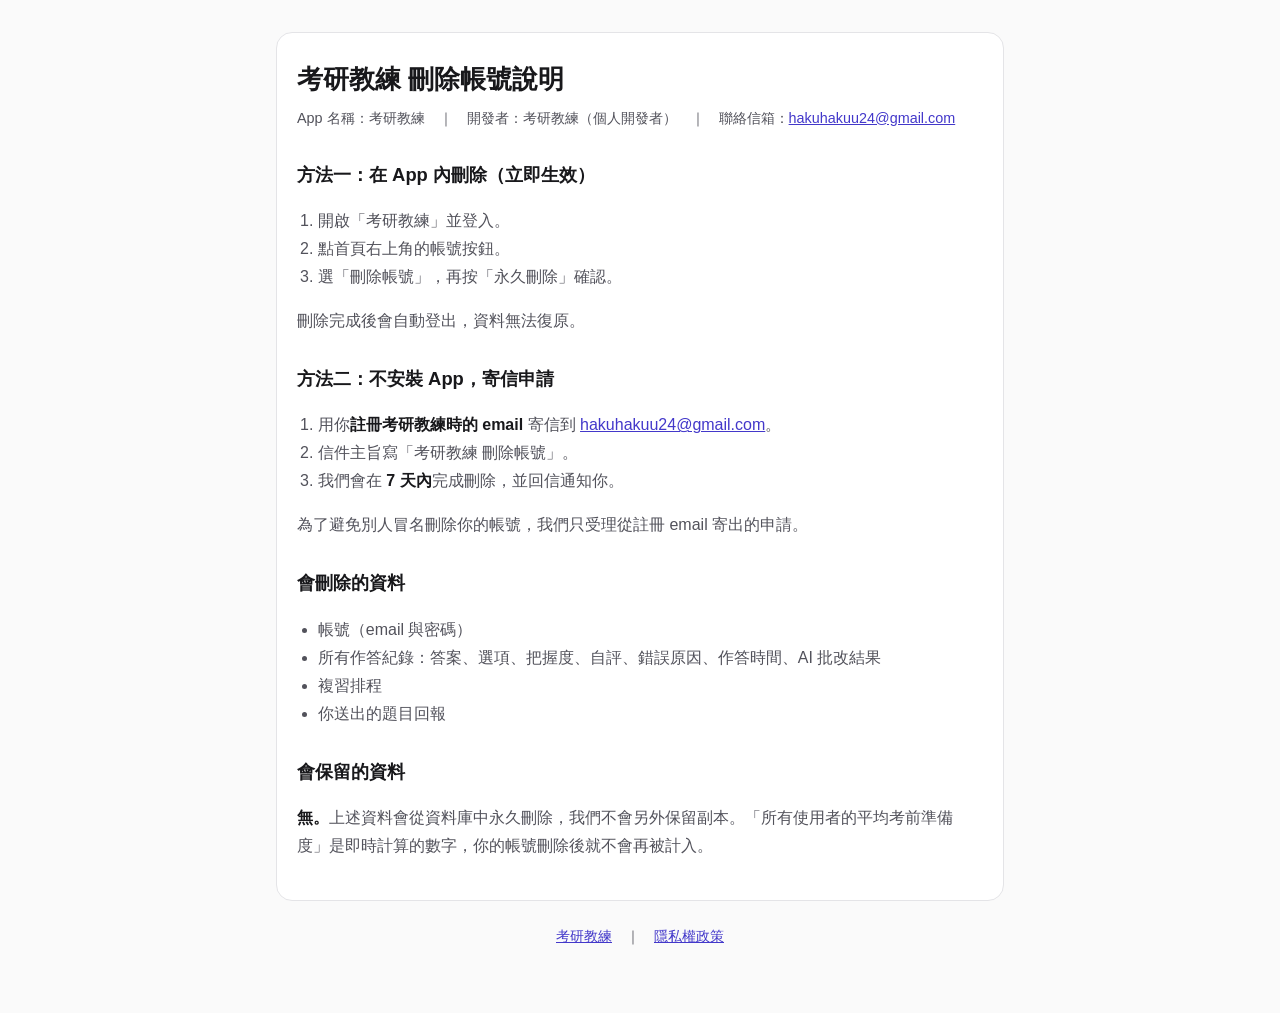
==== delete-account.html @ 115474a1 "Privacy policy and account deletion pages for 考研教練 Co-Authored-By: Claude Opus 5.5 <noreply@anthropi" ====
<!doctype html>
<html lang="zh-Hant">
<head>
  <meta charset="utf-8">
  <meta name="viewport" content="width=device-width, initial-scale=1">
  <title>考研教練 刪除帳號說明</title>
  <link rel="stylesheet" href="style.css">
</head>
<body>
<main>
  <div class="card">
    <h1>考研教練 刪除帳號說明</h1>
    <p class="meta">App 名稱：考研教練　｜　開發者：考研教練（個人開發者）　｜　聯絡信箱：<a href="mailto:hakuhakuu24@gmail.com">hakuhakuu24@gmail.com</a></p>

    <h2>方法一：在 App 內刪除（立即生效）</h2>
    <ol>
      <li>開啟「考研教練」並登入。</li>
      <li>點首頁右上角的帳號按鈕。</li>
      <li>選「刪除帳號」，再按「永久刪除」確認。</li>
    </ol>
    <p>刪除完成後會自動登出，資料無法復原。</p>

    <h2>方法二：不安裝 App，寄信申請</h2>
    <ol>
      <li>用你<strong>註冊考研教練時的 email</strong> 寄信到 <a href="mailto:hakuhakuu24@gmail.com?subject=%E8%80%83%E7%A0%94%E6%95%99%E7%B7%B4%20%E5%88%AA%E9%99%A4%E5%B8%B3%E8%99%9F">hakuhakuu24@gmail.com</a>。</li>
      <li>信件主旨寫「考研教練 刪除帳號」。</li>
      <li>我們會在 <strong>7 天內</strong>完成刪除，並回信通知你。</li>
    </ol>
    <p>為了避免別人冒名刪除你的帳號，我們只受理從註冊 email 寄出的申請。</p>

    <h2>會刪除的資料</h2>
    <ul>
      <li>帳號（email 與密碼）</li>
      <li>所有作答紀錄：答案、選項、把握度、自評、錯誤原因、作答時間、AI 批改結果</li>
      <li>複習排程</li>
      <li>你送出的題目回報</li>
    </ul>

    <h2>會保留的資料</h2>
    <p><strong>無。</strong>上述資料會從資料庫中永久刪除，我們不會另外保留副本。「所有使用者的平均考前準備度」是即時計算的數字，你的帳號刪除後就不會再被計入。</p>
  </div>
  <footer><a href="index.html">考研教練</a>　｜　<a href="privacy.html">隱私權政策</a></footer>
</main>
</body>
</html>
---- style.css ----
:root {
  --ink: #18181b;
  --ink2: #52525b;
  --line: #e4e4e7;
  --bg: #fafafa;
  --card: #ffffff;
  --accent: #4338ca;
}
@media (prefers-color-scheme: dark) {
  :root { --ink: #f4f4f5; --ink2: #a1a1aa; --line: #3f3f46; --bg: #18181b; --card: #27272a; --accent: #a5b4fc; }
}
* { box-sizing: border-box; }
body {
  margin: 0;
  background: var(--bg);
  color: var(--ink);
  font-family: -apple-system, BlinkMacSystemFont, "Segoe UI", "Noto Sans TC", "PingFang TC", "Microsoft JhengHei", sans-serif;
  line-height: 1.75;
}
main { max-width: 760px; margin: 0 auto; padding: 32px 16px 64px; }
.card { background: var(--card); border: 1px solid var(--line); border-radius: 16px; padding: 24px 20px; }
h1 { font-size: 1.6rem; margin: 0 0 4px; }
h2 { font-size: 1.15rem; margin: 28px 0 8px; }
p, li { color: var(--ink2); }
strong { color: var(--ink); }
a { color: var(--accent); }
.meta { font-size: 0.9rem; color: var(--ink2); margin: 0 0 16px; }
table { width: 100%; border-collapse: collapse; font-size: 0.95rem; }
th, td { text-align: left; vertical-align: top; padding: 8px 6px; border-bottom: 1px solid var(--line); }
th { color: var(--ink); }
td { color: var(--ink2); }
ol, ul { padding-left: 1.3em; }
footer { margin-top: 24px; font-size: 0.85rem; color: var(--ink2); text-align: center; }
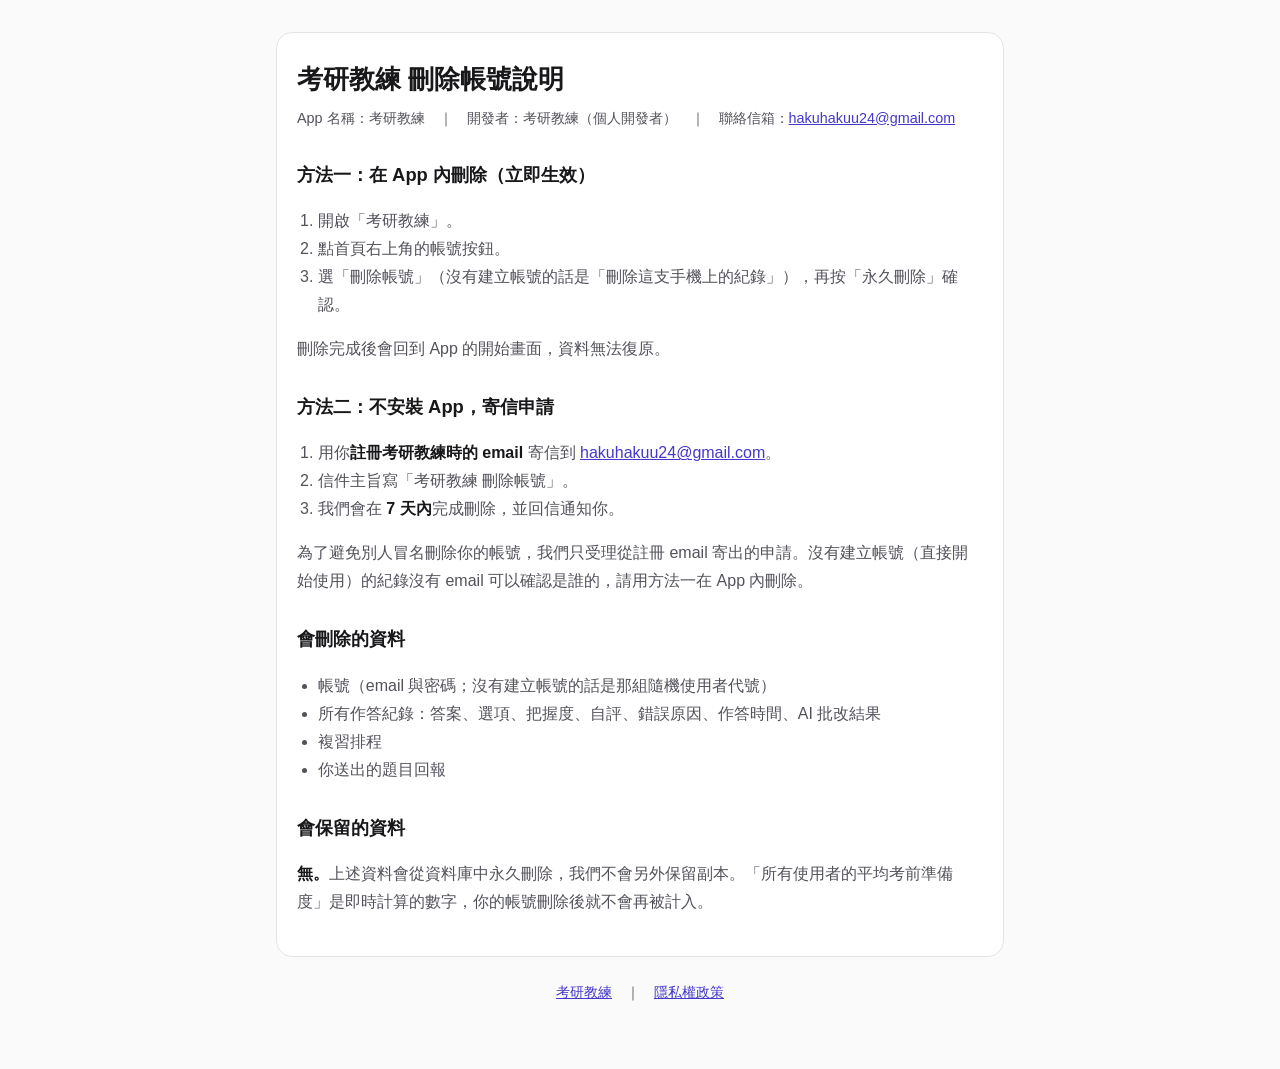
==== commit 3dc088df: "docs: using the app without an account Co-Authored-By: Claude Opus 5.5 <noreply@anthropic.com>" ====
--- a/delete-account.html
+++ b/delete-account.html
@@ -14,11 +14,11 @@
 
     <h2>方法一：在 App 內刪除（立即生效）</h2>
     <ol>
-      <li>開啟「考研教練」並登入。</li>
+      <li>開啟「考研教練」。</li>
       <li>點首頁右上角的帳號按鈕。</li>
-      <li>選「刪除帳號」，再按「永久刪除」確認。</li>
+      <li>選「刪除帳號」（沒有建立帳號的話是「刪除這支手機上的紀錄」），再按「永久刪除」確認。</li>
     </ol>
-    <p>刪除完成後會自動登出，資料無法復原。</p>
+    <p>刪除完成後會回到 App 的開始畫面，資料無法復原。</p>
 
     <h2>方法二：不安裝 App，寄信申請</h2>
     <ol>
@@ -26,11 +26,11 @@
       <li>信件主旨寫「考研教練 刪除帳號」。</li>
       <li>我們會在 <strong>7 天內</strong>完成刪除，並回信通知你。</li>
     </ol>
-    <p>為了避免別人冒名刪除你的帳號，我們只受理從註冊 email 寄出的申請。</p>
+    <p>為了避免別人冒名刪除你的帳號，我們只受理從註冊 email 寄出的申請。沒有建立帳號（直接開始使用）的紀錄沒有 email 可以確認是誰的，請用方法一在 App 內刪除。</p>
 
     <h2>會刪除的資料</h2>
     <ul>
-      <li>帳號（email 與密碼）</li>
+      <li>帳號（email 與密碼；沒有建立帳號的話是那組隨機使用者代號）</li>
       <li>所有作答紀錄：答案、選項、把握度、自評、錯誤原因、作答時間、AI 批改結果</li>
       <li>複習排程</li>
       <li>你送出的題目回報</li>
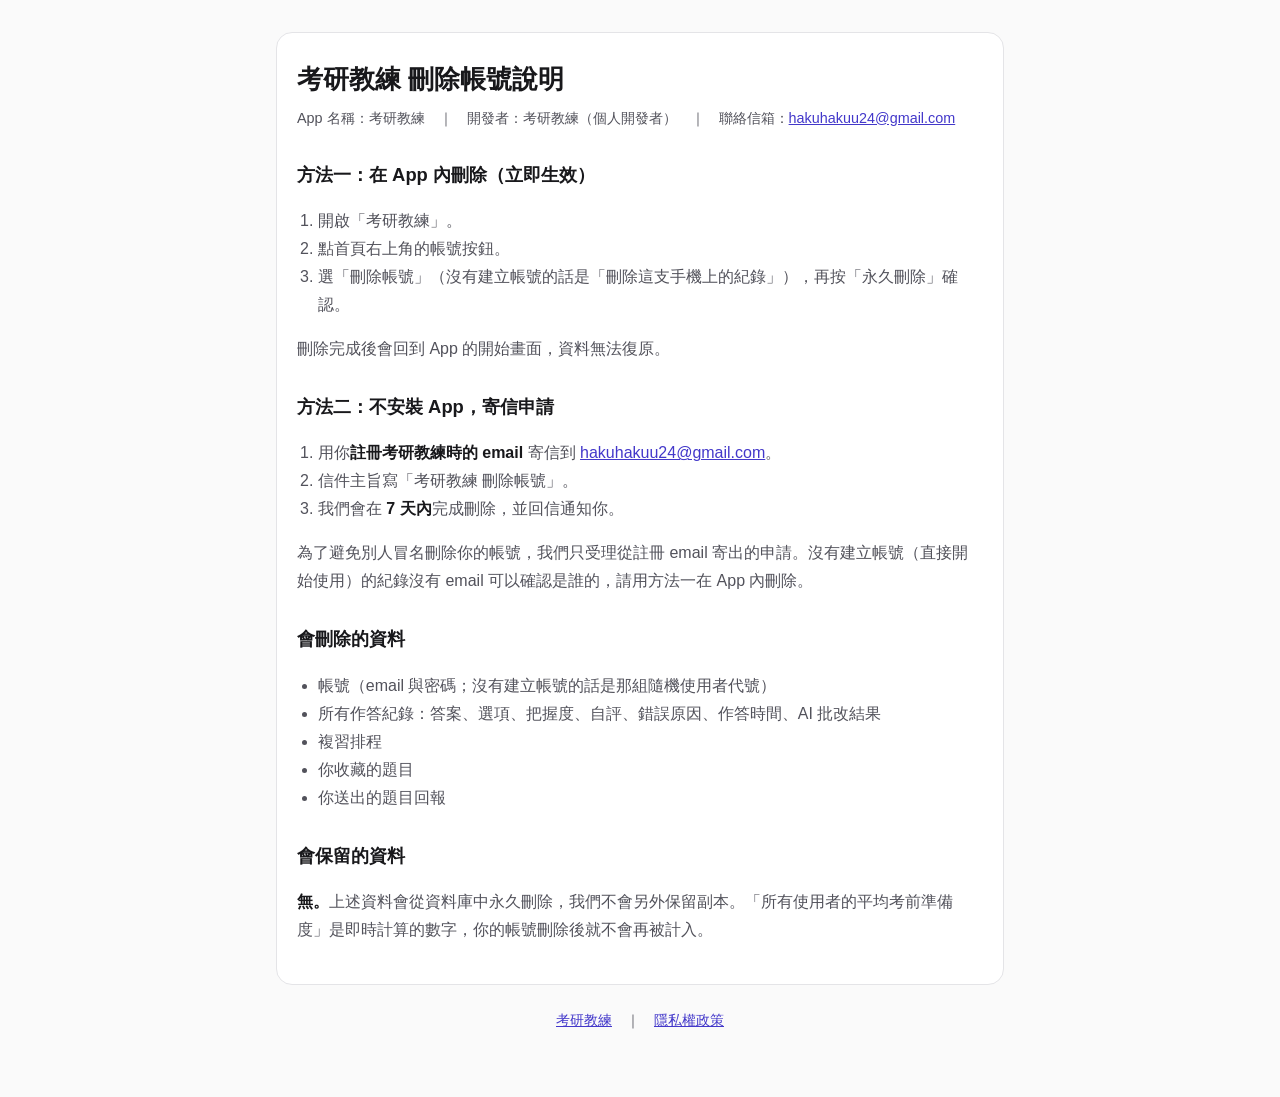
==== commit d61e7f3e: "docs: account deletion page lists 收藏 among the deleted data Co-Authored-By: Claude Opus 5.5 <noreply" ====
--- a/delete-account.html
+++ b/delete-account.html
@@ -33,6 +33,7 @@
       <li>帳號（email 與密碼；沒有建立帳號的話是那組隨機使用者代號）</li>
       <li>所有作答紀錄：答案、選項、把握度、自評、錯誤原因、作答時間、AI 批改結果</li>
       <li>複習排程</li>
+      <li>你收藏的題目</li>
       <li>你送出的題目回報</li>
     </ul>
 
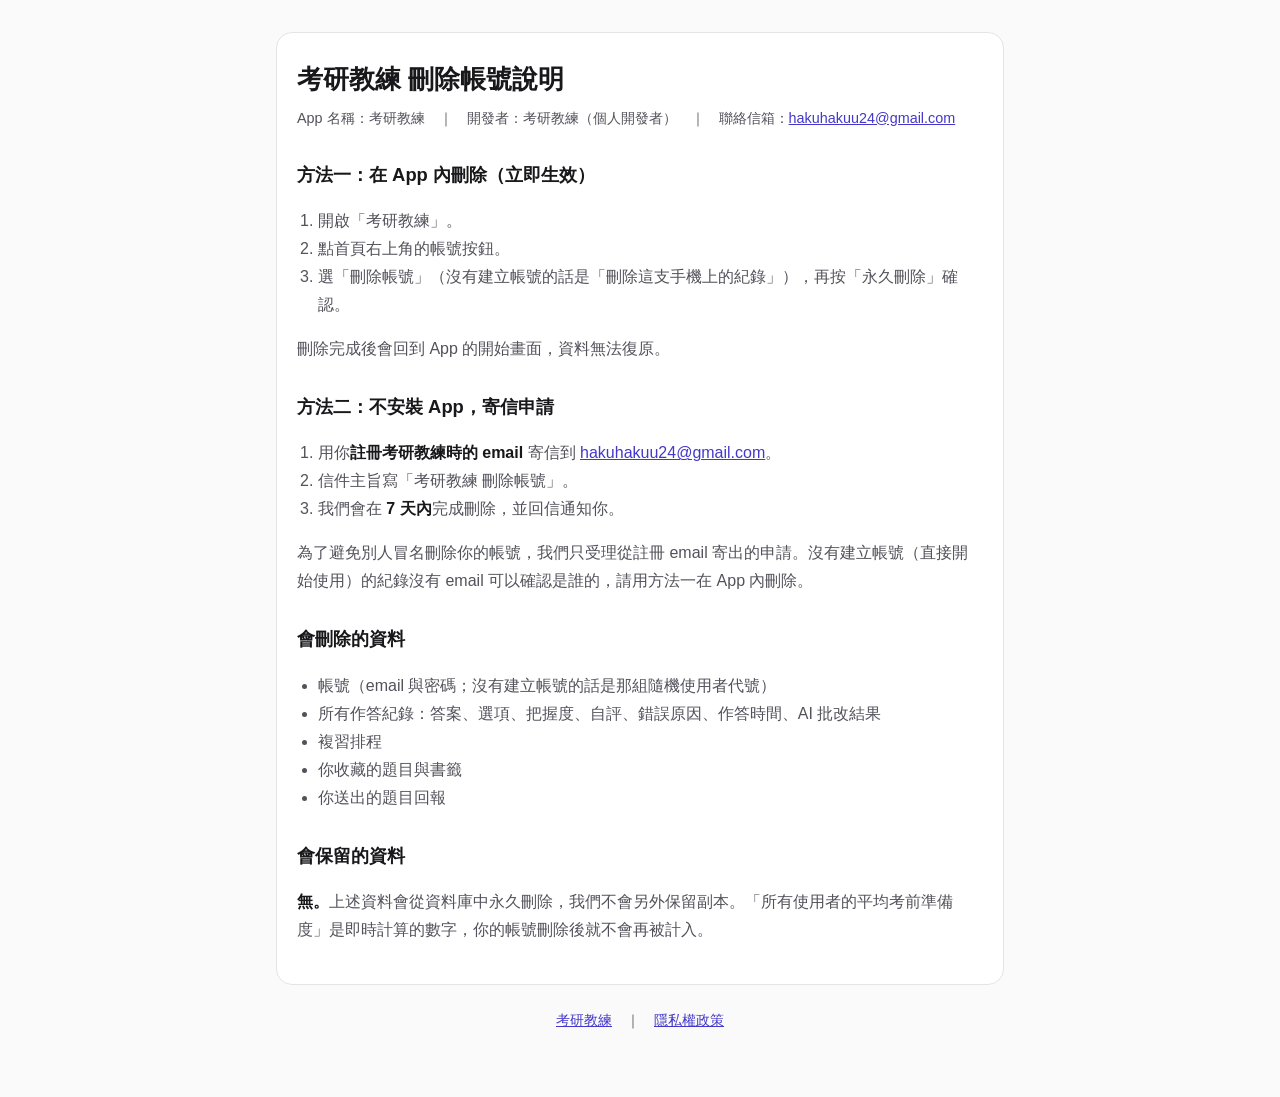
==== commit e86964e0: "docs: account deletion page lists 書籤 with 收藏 Co-Authored-By: Claude Opus 5.5 <noreply@anthropic.com>" ====
--- a/delete-account.html
+++ b/delete-account.html
@@ -33,7 +33,7 @@
       <li>帳號（email 與密碼；沒有建立帳號的話是那組隨機使用者代號）</li>
       <li>所有作答紀錄：答案、選項、把握度、自評、錯誤原因、作答時間、AI 批改結果</li>
       <li>複習排程</li>
-      <li>你收藏的題目</li>
+      <li>你收藏的題目與書籤</li>
       <li>你送出的題目回報</li>
     </ul>
 
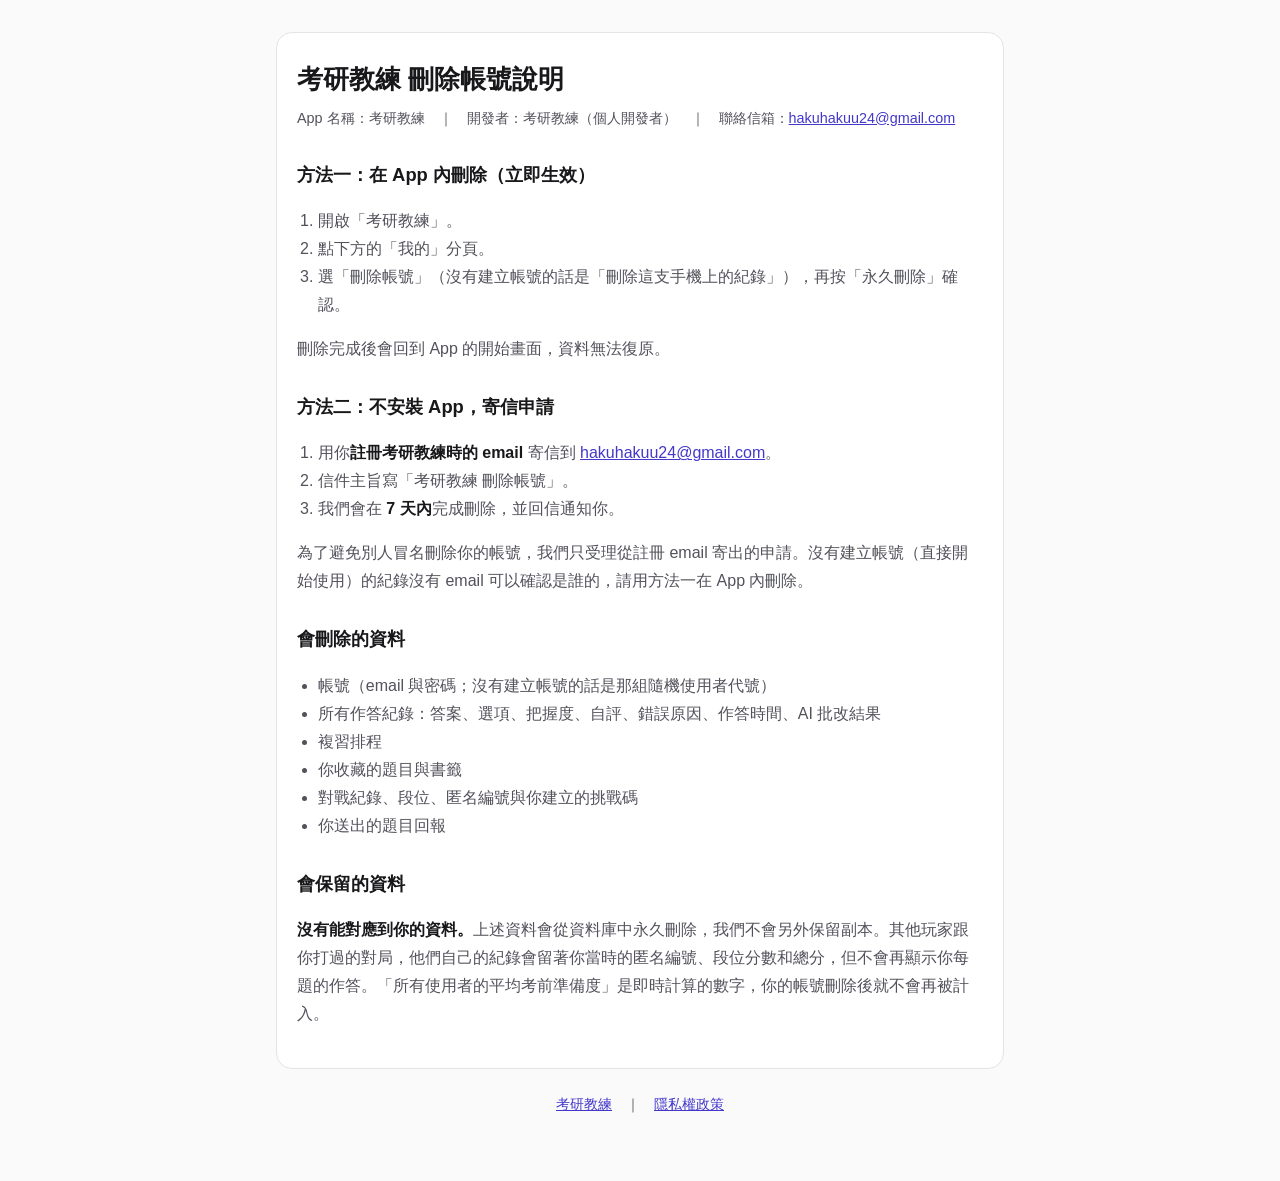
==== commit 1d8c0eb1: "docs: privacy policy and account deletion page cover battles, the 我的 tab path and a guest signing in" ====
--- a/delete-account.html
+++ b/delete-account.html
@@ -15,7 +15,7 @@
     <h2>方法一：在 App 內刪除（立即生效）</h2>
     <ol>
       <li>開啟「考研教練」。</li>
-      <li>點首頁右上角的帳號按鈕。</li>
+      <li>點下方的「我的」分頁。</li>
       <li>選「刪除帳號」（沒有建立帳號的話是「刪除這支手機上的紀錄」），再按「永久刪除」確認。</li>
     </ol>
     <p>刪除完成後會回到 App 的開始畫面，資料無法復原。</p>
@@ -34,11 +34,12 @@
       <li>所有作答紀錄：答案、選項、把握度、自評、錯誤原因、作答時間、AI 批改結果</li>
       <li>複習排程</li>
       <li>你收藏的題目與書籤</li>
+      <li>對戰紀錄、段位、匿名編號與你建立的挑戰碼</li>
       <li>你送出的題目回報</li>
     </ul>
 
     <h2>會保留的資料</h2>
-    <p><strong>無。</strong>上述資料會從資料庫中永久刪除，我們不會另外保留副本。「所有使用者的平均考前準備度」是即時計算的數字，你的帳號刪除後就不會再被計入。</p>
+    <p><strong>沒有能對應到你的資料。</strong>上述資料會從資料庫中永久刪除，我們不會另外保留副本。其他玩家跟你打過的對局，他們自己的紀錄會留著你當時的匿名編號、段位分數和總分，但不會再顯示你每題的作答。「所有使用者的平均考前準備度」是即時計算的數字，你的帳號刪除後就不會再被計入。</p>
   </div>
   <footer><a href="index.html">考研教練</a>　｜　<a href="privacy.html">隱私權政策</a></footer>
 </main>
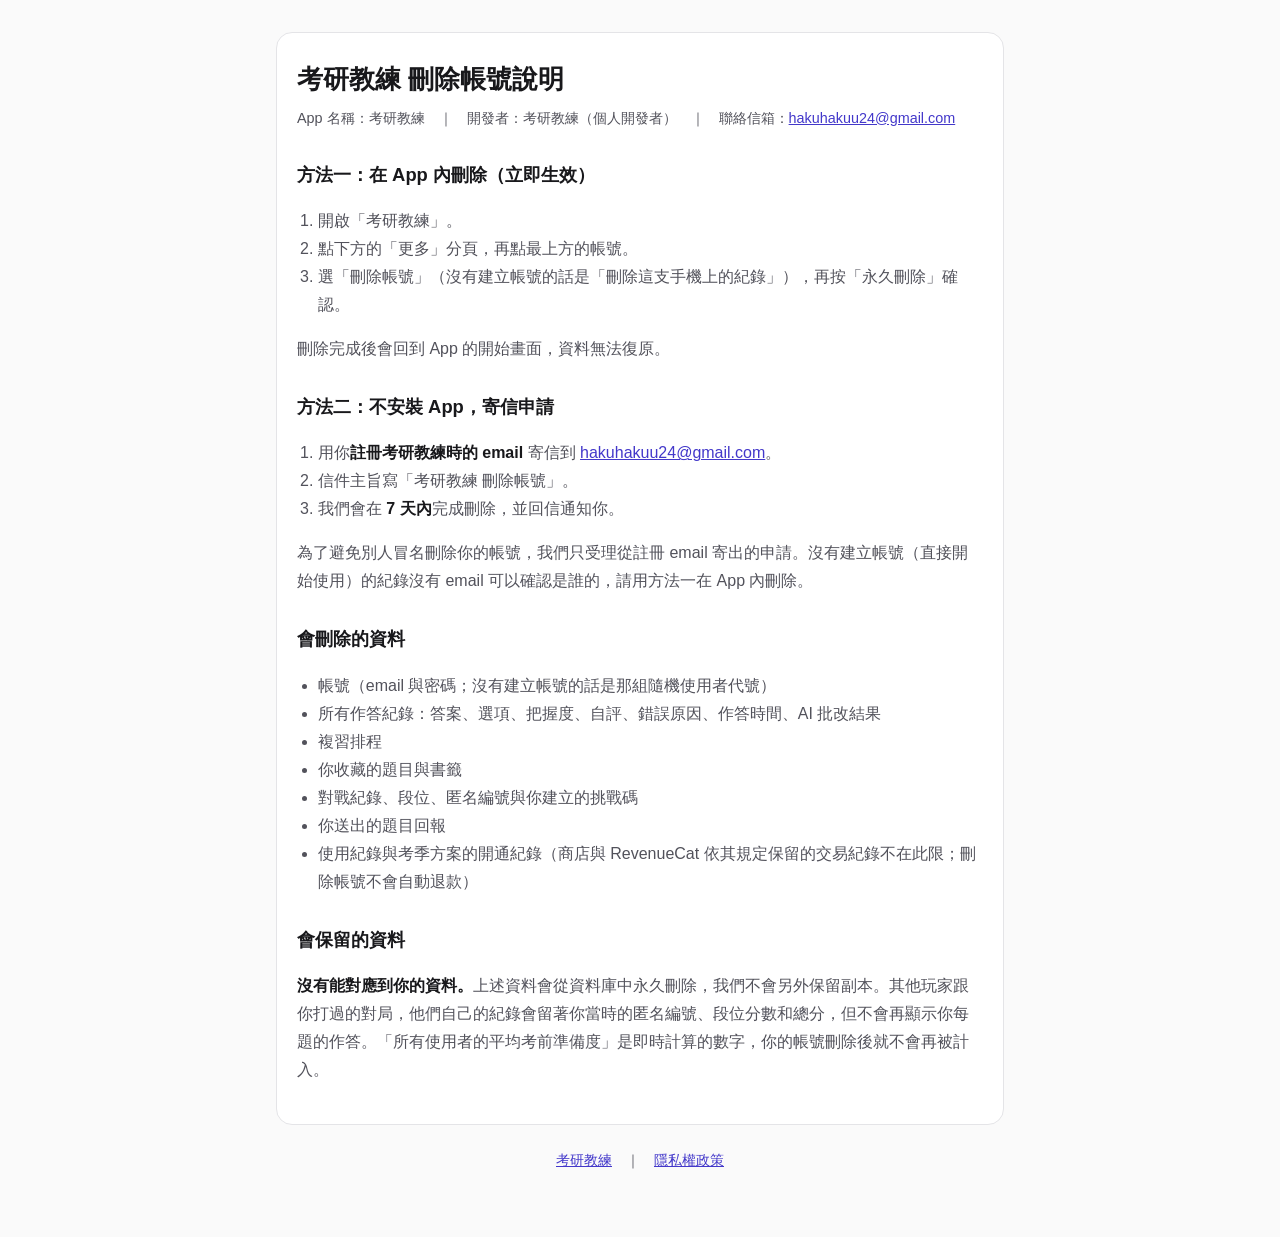
==== commit 3f781dab: "docs: privacy policy covers purchases, answer photos, usage events, RevenueCat and the stores, what " ====
--- a/delete-account.html
+++ b/delete-account.html
@@ -15,7 +15,7 @@
     <h2>方法一：在 App 內刪除（立即生效）</h2>
     <ol>
       <li>開啟「考研教練」。</li>
-      <li>點下方的「我的」分頁。</li>
+      <li>點下方的「更多」分頁，再點最上方的帳號。</li>
       <li>選「刪除帳號」（沒有建立帳號的話是「刪除這支手機上的紀錄」），再按「永久刪除」確認。</li>
     </ol>
     <p>刪除完成後會回到 App 的開始畫面，資料無法復原。</p>
@@ -36,6 +36,7 @@
       <li>你收藏的題目與書籤</li>
       <li>對戰紀錄、段位、匿名編號與你建立的挑戰碼</li>
       <li>你送出的題目回報</li>
+      <li>使用紀錄與考季方案的開通紀錄（商店與 RevenueCat 依其規定保留的交易紀錄不在此限；刪除帳號不會自動退款）</li>
     </ul>
 
     <h2>會保留的資料</h2>
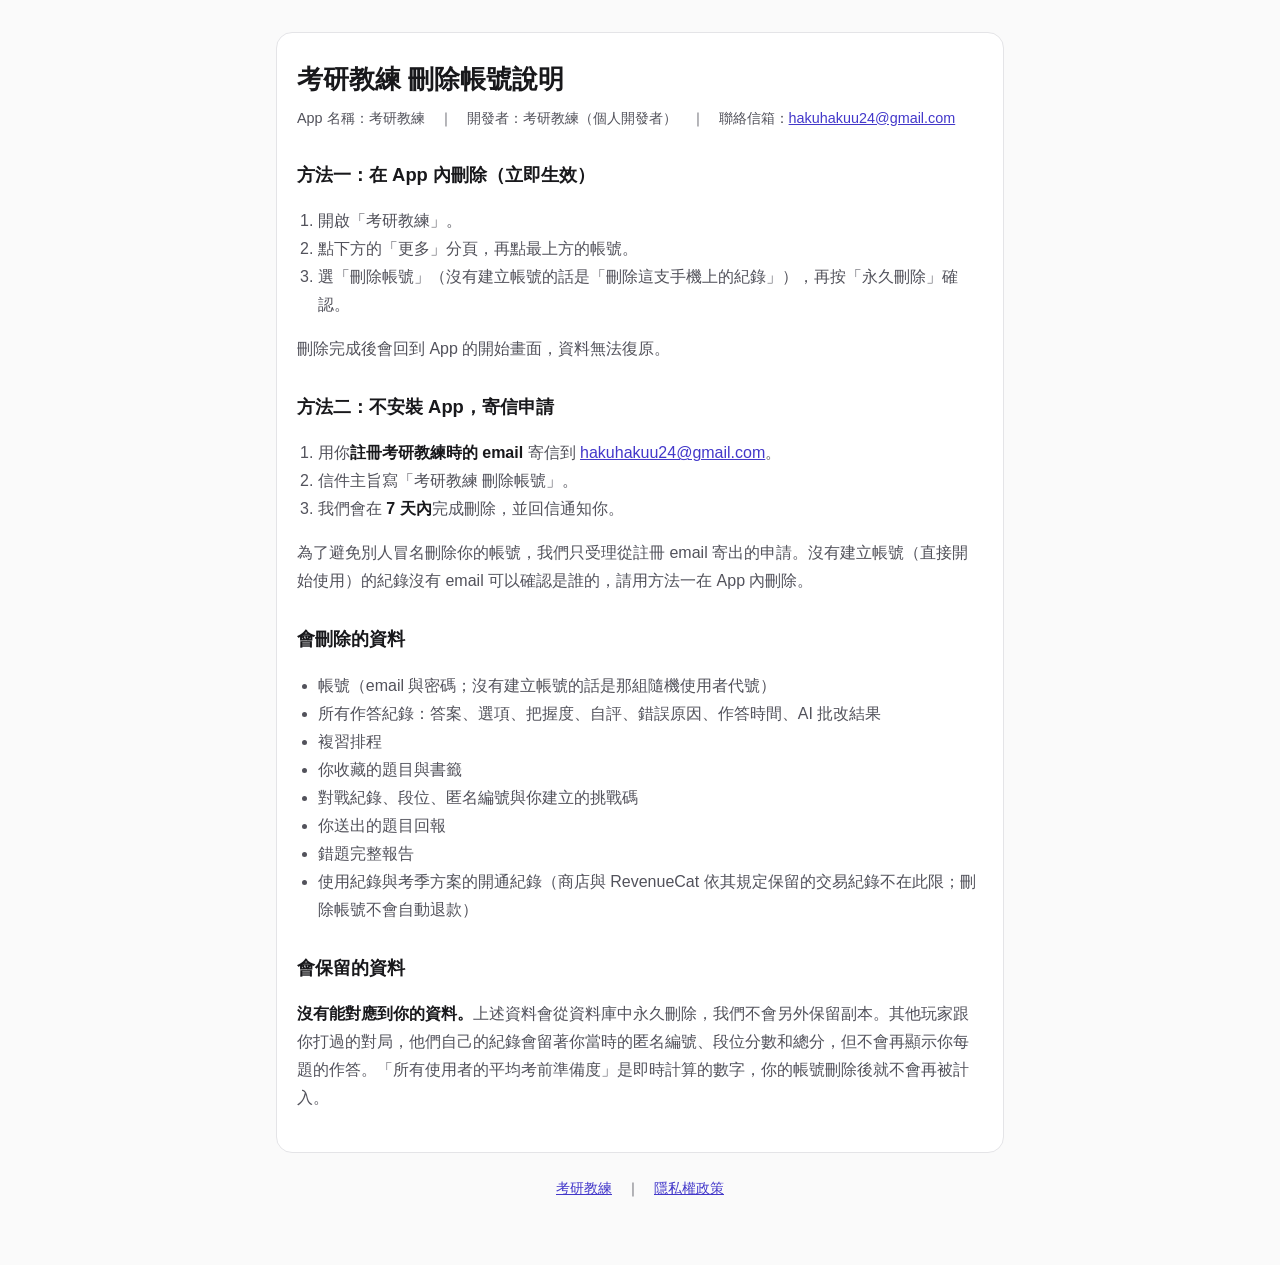
==== commit 7bc93240: "docs: privacy policy and account deletion page cover the 錯題完整報告 (what is sent to Gemini to write it," ====
--- a/delete-account.html
+++ b/delete-account.html
@@ -36,6 +36,7 @@
       <li>你收藏的題目與書籤</li>
       <li>對戰紀錄、段位、匿名編號與你建立的挑戰碼</li>
       <li>你送出的題目回報</li>
+      <li>錯題完整報告</li>
       <li>使用紀錄與考季方案的開通紀錄（商店與 RevenueCat 依其規定保留的交易紀錄不在此限；刪除帳號不會自動退款）</li>
     </ul>
 
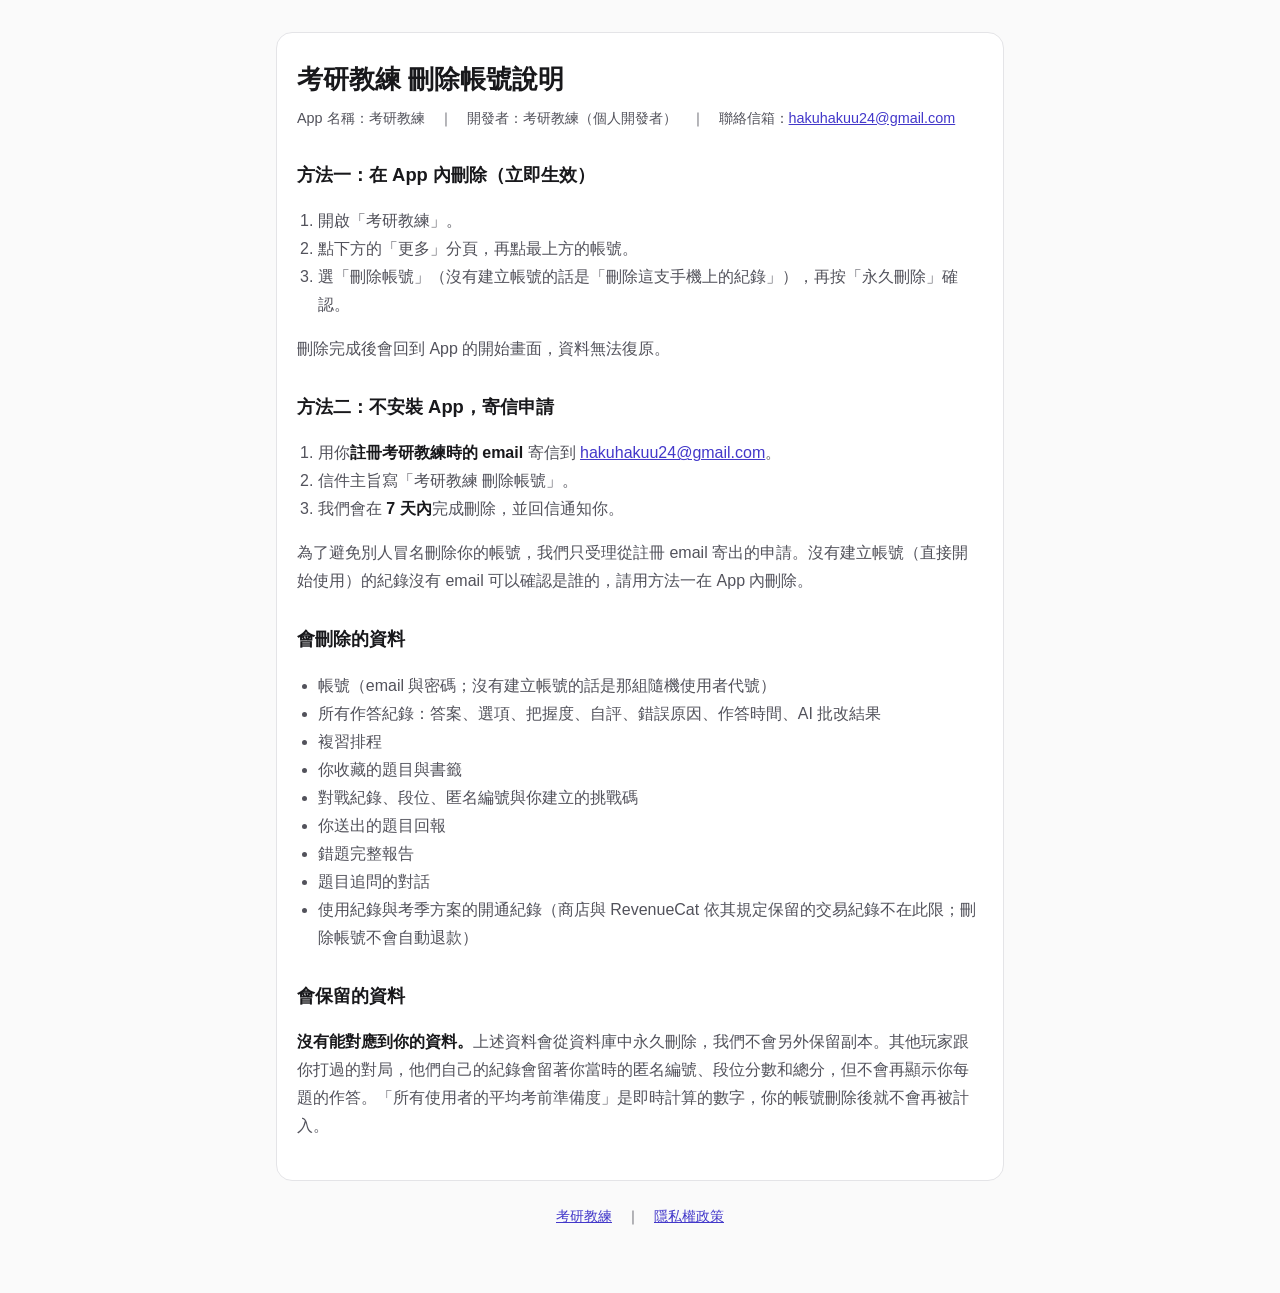
==== commit 8779dc54: "docs: privacy policy and account deletion page cover 題目追問 (what is sent to Gemini, the conversation " ====
--- a/delete-account.html
+++ b/delete-account.html
@@ -37,6 +37,7 @@
       <li>對戰紀錄、段位、匿名編號與你建立的挑戰碼</li>
       <li>你送出的題目回報</li>
       <li>錯題完整報告</li>
+      <li>題目追問的對話</li>
       <li>使用紀錄與考季方案的開通紀錄（商店與 RevenueCat 依其規定保留的交易紀錄不在此限；刪除帳號不會自動退款）</li>
     </ul>
 
